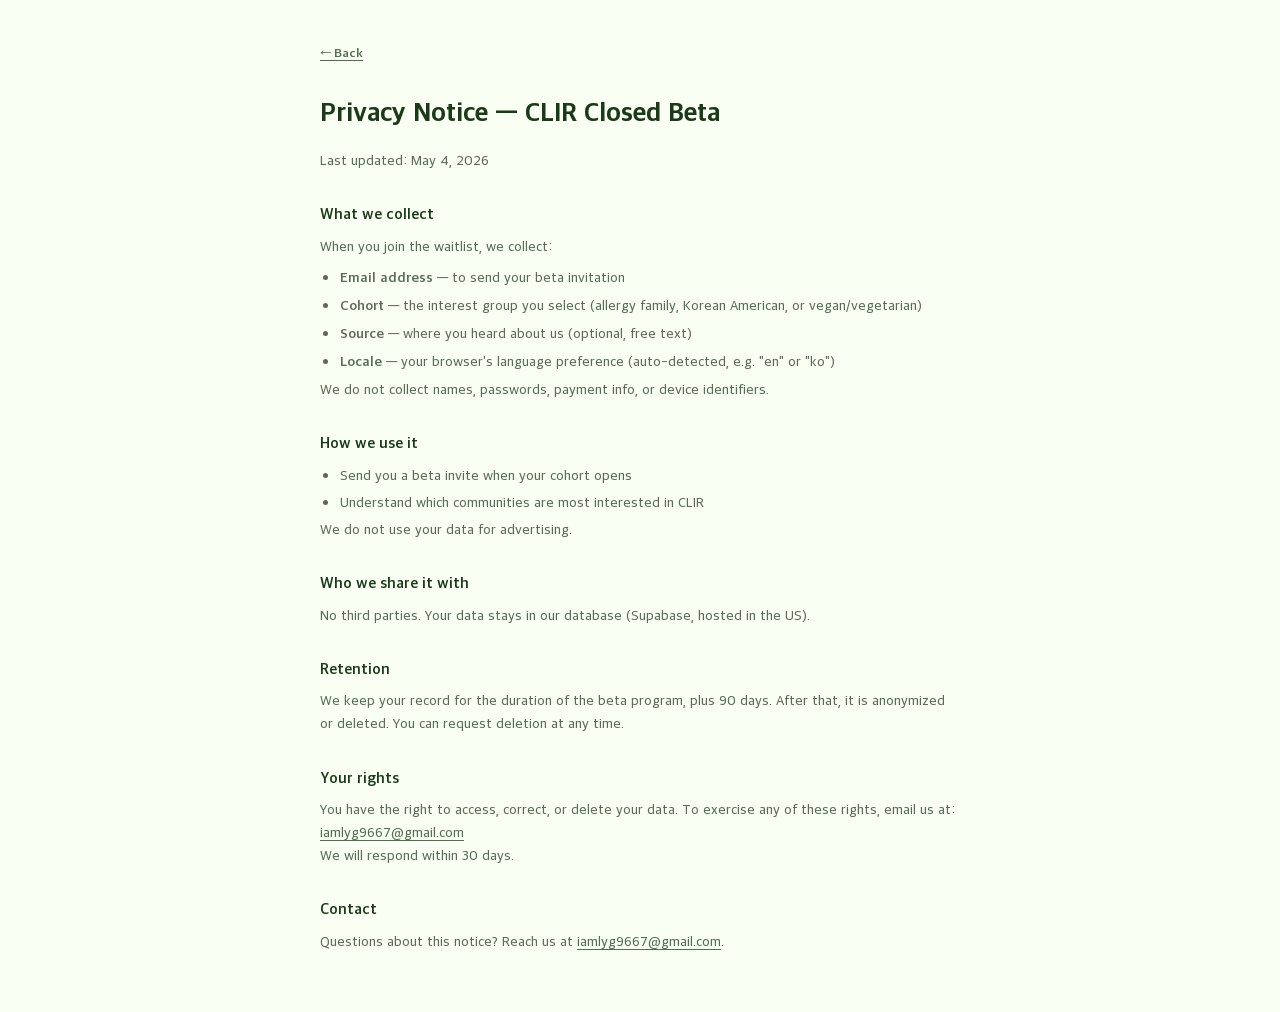
==== privacy.html @ e7b94443 "feat(landing): 베타 웨이트리스트 랜딩페이지 초기 구현 - 이메일·코호트(복수선택)·유입경로 폼 → Railway BE /waitlist 연동 - Apple SD Got" ====
<!DOCTYPE html>
<html lang="en">
<head>
  <meta charset="UTF-8">
  <meta name="viewport" content="width=device-width, initial-scale=1">
  <title>Privacy — CLIR</title>
  <meta name="robots" content="noindex, nofollow">
  <link rel="icon" href="/favicon.png">
  <link rel="stylesheet" href="/styles.css">
</head>
<body>
  <div class="prose-page">

    <a href="/" class="prose-back" aria-label="Back to waitlist">
      ← Back
    </a>

    <h1>Privacy Notice — CLIR Closed Beta</h1>
    <p>Last updated: May 4, 2026</p>

    <h2>What we collect</h2>
    <p>When you join the waitlist, we collect:</p>
    <ul>
      <li><strong>Email address</strong> — to send your beta invitation</li>
      <li><strong>Cohort</strong> — the interest group you select (allergy family, Korean American, or vegan/vegetarian)</li>
      <li><strong>Source</strong> — where you heard about us (optional, free text)</li>
      <li><strong>Locale</strong> — your browser's language preference (auto-detected, e.g. "en" or "ko")</li>
    </ul>
    <p>We do not collect names, passwords, payment info, or device identifiers.</p>

    <h2>How we use it</h2>
    <ul>
      <li>Send you a beta invite when your cohort opens</li>
      <li>Understand which communities are most interested in CLIR</li>
    </ul>
    <p>We do not use your data for advertising.</p>

    <h2>Who we share it with</h2>
    <p>No third parties. Your data stays in our database (Supabase, hosted in the US).</p>

    <h2>Retention</h2>
    <p>We keep your record for the duration of the beta program, plus 90 days. After that, it is anonymized or deleted. You can request deletion at any time.</p>

    <h2>Your rights</h2>
    <p>You have the right to access, correct, or delete your data. To exercise any of these rights, email us at:</p>
    <p><a href="mailto:iamlyg9667@gmail.com">iamlyg9667@gmail.com</a></p>
    <p>We will respond within 30 days.</p>

    <h2>Contact</h2>
    <p>Questions about this notice? Reach us at <a href="mailto:iamlyg9667@gmail.com">iamlyg9667@gmail.com</a>.</p>

  </div>
</body>
</html>
---- styles.css ----
/* ── Apple SD Gothic Neo ── */
@font-face {
  font-family: "Apple SD Gothic Neo";
  src: url("Apple_산돌고딕_Neo/AppleSDGothicNeoR.ttf") format("truetype");
  font-weight: 400;
  font-style: normal;
  font-display: swap;
}
@font-face {
  font-family: "Apple SD Gothic Neo";
  src: url("Apple_산돌고딕_Neo/AppleSDGothicNeoM.ttf") format("truetype");
  font-weight: 500;
  font-style: normal;
  font-display: swap;
}
@font-face {
  font-family: "Apple SD Gothic Neo";
  src: url("Apple_산돌고딕_Neo/AppleSDGothicNeoSB.ttf") format("truetype");
  font-weight: 600;
  font-style: normal;
  font-display: swap;
}
@font-face {
  font-family: "Apple SD Gothic Neo";
  src: url("Apple_산돌고딕_Neo/AppleSDGothicNeoB.ttf") format("truetype");
  font-weight: 700;
  font-style: normal;
  font-display: swap;
}
@font-face {
  font-family: "Apple SD Gothic Neo";
  src: url("Apple_산돌고딕_Neo/AppleSDGothicNeoEB.ttf") format("truetype");
  font-weight: 800;
  font-style: normal;
  font-display: swap;
}
@font-face {
  font-family: "Apple SD Gothic Neo";
  src: url("Apple_산돌고딕_Neo/AppleSDGothicNeoH.ttf") format("truetype");
  font-weight: 900;
  font-style: normal;
  font-display: swap;
}

/* ── Design tokens ── */
:root {
  --clir-bg:           #F9FFF3;
  --clir-primary:      #1C3A19;
  --clir-primary-text: #F9FFF3;
  --clir-muted:        #556C53;
  --clir-muted-soft:   #A9B6A8;
  --clir-card:         #E1E9DC;
  --clir-card-soft:    #E9F0E4;
  --clir-input-border: #9FB59B;
  --clir-text:         #000000;
  --clir-text-muted:   #5A6B58;
  --clir-success:      #2A9D8F;
  --clir-danger:       #E63946;

  --font-stack: "Apple SD Gothic Neo", -apple-system, BlinkMacSystemFont,
                "Segoe UI", Roboto, "Helvetica Neue", Arial, sans-serif;

  --gap-xs: 8px;
  --gap-sm: 12px;
  --gap-md: 20px;
  --gap-lg: 32px;
  --radius-sm: 10px;
  --radius-md: 16px;
  --radius-pill: 35px;
  --input-h: 44px;
  --btn-h: 53px;
}

/* ── Reset ── */
*, *::before, *::after {
  box-sizing: border-box;
  margin: 0;
  padding: 0;
}

html {
  font-family: var(--font-stack);
  color: var(--clir-text);
  -webkit-text-size-adjust: 100%;
}

body {
  background: var(--clir-bg);
  line-height: 1.5;
}

/* ── Layout ── */
.page {
  min-height: 100vh;
  background: var(--clir-bg);
  display: flex;
  flex-direction: column;
  align-items: center;
  padding: 24px 20px;
}

.container {
  width: 100%;
  max-width: 480px;
  display: flex;
  flex-direction: column;
  gap: var(--gap-md);
}

/* ① 로고 아래 ~ 헤드라인 위 */
#form-section {
  margin-top: 38px;
}

/* ── Header / Logo ── */
.header {
  display: flex;
  align-items: center;
  justify-content: space-between;
}

.logo-link {
  display: inline-flex;
  align-items: center;
  text-decoration: none;
  border-radius: 4px;
}

.logo-link:focus-visible {
  outline: 2px solid var(--clir-muted);
  outline-offset: 3px;
}

.logo-svg {
  width: 80px;
  height: 47px;
  display: block;
}

.logo-mini {
  width: 40px;
  height: 24px;
}

/* Beta badge (header right) */
.beta-badge {
  display: inline-flex;
  align-items: center;
  gap: 6px;
  font-size: 11px;
  font-weight: 700;
  color: var(--clir-primary);
  background: var(--clir-card);
  padding: 6px 10px;
  border-radius: var(--radius-pill);
  letter-spacing: 0.04em;
  text-transform: uppercase;
}

.beta-badge::before {
  content: "";
  width: 6px;
  height: 6px;
  border-radius: 50%;
  background: var(--clir-success);
  box-shadow: 0 0 0 0 rgba(42, 157, 143, 0.6);
  animation: pulse 1.8s ease-out infinite;
  flex-shrink: 0;
}

@keyframes pulse {
  0%   { box-shadow: 0 0 0 0 rgba(42, 157, 143, 0.55); }
  70%  { box-shadow: 0 0 0 8px rgba(42, 157, 143, 0); }
  100% { box-shadow: 0 0 0 0 rgba(42, 157, 143, 0); }
}

/* ── Typography ── */

/* Eyebrow — shown above headline */
.eyebrow {
  font-size: 11px;
  font-weight: 700;
  letter-spacing: 0.12em;
  text-transform: uppercase;
  color: var(--clir-muted);
  margin-bottom: 10px;
}

.headline {
  font-size: 38px;
  font-weight: 900;
  line-height: 1.1;
  color: var(--clir-primary);
  letter-spacing: -0.02em;
  margin-bottom: var(--gap-xs);
}

.subhead {
  font-size: 15px;
  font-weight: 500;
  line-height: 1.5;
  color: var(--clir-muted);
  margin-bottom: 0;
}

/* Spots-left progress bar */
.spots {
  display: flex;
  align-items: center;
  gap: 10px;
  margin-top: 32px;
  margin-bottom: var(--gap-xs);
  font-size: 12px;
  font-weight: 600;
  color: var(--clir-text-muted);
}

.spots-bar {
  flex: 1;
  height: 4px;
  border-radius: 999px;
  background: var(--clir-card);
  overflow: hidden;
  position: relative;
}

.spots-fill {
  position: absolute;
  inset: 0;
  width: 20%;
  background: var(--clir-primary);
  border-radius: 999px;
}

.spots-num {
  white-space: nowrap;
}

.spots-num strong {
  color: var(--clir-primary);
  font-weight: 800;
}

.field-label {
  display: block;
  font-size: 13px;
  font-weight: 700;
  line-height: 1.3;
  color: var(--clir-primary);
  margin-bottom: var(--gap-xs);
}

.req {
  color: var(--clir-danger);
  margin-left: 1px;
}

.optional {
  font-weight: 500;
  color: var(--clir-text-muted);
}

/* ── Form card ── */
.form-card {
  background: var(--clir-card);
  border-radius: var(--radius-md);
  padding: 20px;
  display: flex;
  flex-direction: column;
  gap: 24px;
}

/* ── Field group ── */
.field-group {
  display: flex;
  flex-direction: column;
}

/* ── Input ── */
.input {
  height: var(--input-h);
  padding: 0 12px;
  border-radius: var(--radius-sm);
  border: 1px solid var(--clir-input-border);
  background: #ffffff;
  font-family: var(--font-stack);
  font-size: 15px;
  font-weight: 500;
  color: var(--clir-text);
  width: 100%;
  transition: border-color 0.15s, box-shadow 0.15s;
  -webkit-appearance: none;
  appearance: none;
}

.input::placeholder {
  color: var(--clir-muted-soft);
}

.input:focus {
  outline: none;
  border-color: var(--clir-primary);
  box-shadow: 0 0 0 2px rgba(28, 58, 25, 0.18);
}

.input[aria-invalid="true"] {
  border-color: var(--clir-danger);
}

.input:disabled {
  opacity: 0.55;
  cursor: not-allowed;
}

/* ── Cohort radio group ── */
.cohort-fieldset {
  border: none;
  padding: 0;
  min-inline-size: 0;
}

.radio-group {
  display: flex;
  flex-direction: column;
  gap: var(--gap-xs);
}

.radio-card {
  display: flex;
  align-items: center;
  gap: 26px;
  padding: 14px 16px;
  border: 1.5px solid var(--clir-input-border);
  border-radius: var(--radius-sm);
  background: #ffffff;
  cursor: pointer;
  transition: border-color 0.15s, background 0.15s, transform 0.15s;
}

.radio-card:hover {
  border-color: var(--clir-muted);
}

.radio-card[data-selected="true"],
.radio-card:has(input[type="checkbox"]:checked) {
  border-color: var(--clir-primary);
  background: #C4D9BE;
}

.radio-card input[type="checkbox"] {
  -webkit-appearance: none;
  appearance: none;
  flex-shrink: 0;
  margin-top: 0;
  width: 18px;
  height: 18px;
  border-radius: 50%;
  border: 1.5px solid var(--clir-input-border);
  background: #ffffff;
  cursor: pointer;
  position: relative;
  transition: border-color 0.15s, background 0.15s;
}

.radio-card input[type="checkbox"]:checked {
  border-color: var(--clir-primary);
  background: var(--clir-primary);
}

.radio-card input[type="checkbox"]:checked::after {
  content: '';
  position: absolute;
  left: 5px;
  top: 2px;
  width: 5px;
  height: 9px;
  border: 2px solid var(--clir-primary-text);
  border-top: none;
  border-left: none;
  transform: rotate(45deg);
}

.radio-card input[type="checkbox"]:focus-visible {
  outline: 2px solid var(--clir-muted);
  outline-offset: 2px;
}

.radio-card input[type="checkbox"]:disabled {
  opacity: 0.55;
  cursor: not-allowed;
}

.radio-content {
  display: flex;
  flex-direction: column;
  gap: 2px;
  flex: 1;
  min-width: 0;
}

.radio-title {
  font-size: 15px;
  font-weight: 700;
  line-height: 1.3;
  color: var(--clir-primary);
}

.radio-desc {
  font-size: 12px;
  font-weight: 500;
  line-height: 1.5;
  color: var(--clir-text-muted);
}

.radio-ko {
  margin-top: 3px;
}

.radio-ko-link {
  color: var(--clir-muted);
  text-decoration: underline;
  text-underline-offset: 2px;
}

.radio-ko-link:hover {
  color: var(--clir-primary);
}

/* Glyph chip per cohort */
.radio-glyph {
  display: flex;
  width: 36px;
  height: 36px;
  border-radius: 50%;
  background: var(--clir-bg);
  align-items: center;
  justify-content: center;
  flex-shrink: 0;
  border: 1px solid var(--clir-input-border);
  font-size: 16px;
  color: var(--clir-primary);
  font-weight: 800;
  transition: background 0.15s, border-color 0.15s, color 0.15s;
}

.radio-card[data-selected="true"] .radio-glyph {
  background: #c2d4bba9;
  color: var(--clir-primary-text);
  border-color: var(--clir-primary);
}

/* ── Buttons ── */
.btn-primary {
  display: flex;
  align-items: center;
  justify-content: center;
  gap: 8px;
  height: var(--btn-h);
  width: 100%;
  border-radius: var(--radius-pill);
  background: var(--clir-primary);
  color: var(--clir-primary-text);
  font-family: var(--font-stack);
  font-size: 16px;
  font-weight: 700;
  line-height: 1;
  border: none;
  cursor: pointer;
  transition: opacity 0.15s, transform 0.15s;
  text-decoration: none;
  -webkit-appearance: none;
  appearance: none;
}

.btn-primary:disabled {
  opacity: 0.5;
  cursor: not-allowed;
}

.btn-primary:hover:not(:disabled) {
  opacity: 0.92;
}

.btn-primary:active:not(:disabled) {
  transform: translateY(1px);
}

.btn-primary:focus-visible {
  outline: 2px solid var(--clir-muted);
  outline-offset: 2px;
}

/* Trailing arrow on CTA */
.btn-arrow {
  display: inline-block;
}

/* ── Spinner (injected into submit button) ── */
.spinner {
  display: inline-block;
  width: 14px;
  height: 14px;
  border: 2px solid rgba(249, 255, 243, 0.35);
  border-top-color: var(--clir-primary-text);
  border-radius: 50%;
  animation: spin 0.65s linear infinite;
  flex-shrink: 0;
}

@keyframes spin {
  to { transform: rotate(360deg); }
}

/* ── Field hints + errors ── */
.field-hint {
  font-size: 11px;
  font-weight: 500;
  line-height: 1.5;
  color: var(--clir-text-muted);
  margin-top: var(--gap-xs);
}

.field-error {
  font-size: 13px;
  font-weight: 500;
  line-height: 1.4;
  color: var(--clir-danger);
  margin-top: var(--gap-xs);
}

.form-banner-error {
  display: flex;
  align-items: flex-start;
  gap: 10px;
  font-size: 14px;
  font-weight: 500;
  line-height: 1.5;
  color: var(--clir-danger);
  background: rgba(230, 57, 70, 0.07);
  border: 1px solid rgba(230, 57, 70, 0.22);
  border-radius: var(--radius-sm);
  padding: 10px 14px;
}

.form-banner-error[hidden] {
  display: none;
}

/* ── Consent line ── */
.consent {
  font-size: 11px;
  font-weight: 500;
  line-height: 1.5;
  color: var(--clir-text-muted);
  text-align: center;
}

.consent-link {
  color: var(--clir-muted);
  text-decoration: underline;
  text-underline-offset: 2px;
}

.consent-link:hover {
  color: var(--clir-primary);
}

/* ── Success section ── */
.success-card {
  background: var(--clir-card);
  border-radius: var(--radius-md);
  padding: 36px 24px;
  display: flex;
  flex-direction: column;
  align-items: center;
  text-align: center;
  gap: var(--gap-sm);
  animation: fadeUp 0.35s ease-out;
}

@keyframes fadeUp {
  from { opacity: 0; transform: translateY(8px); }
  to   { opacity: 1; transform: translateY(0); }
}

.success-icon {
  width: 56px;
  height: 56px;
  margin-bottom: var(--gap-xs);
}

.success-icon svg {
  width: 100%;
  height: 100%;
  display: block;
}

.success-title {
  font-size: 22px;
  font-weight: 800;
  line-height: 1.35;
  color: var(--clir-primary);
}

.success-subtitle {
  font-size: 15px;
  font-weight: 500;
  line-height: 1.5;
  color: var(--clir-text-muted);
}

.success-cohort {
  font-size: 13px;
  font-weight: 500;
  line-height: 1.4;
  color: var(--clir-text-muted);
  background: var(--clir-card-soft);
  border-radius: var(--radius-sm);
  padding: 6px 14px;
}

.success-cohort strong {
  color: var(--clir-primary);
  font-weight: 700;
}

#got-it-btn {
  margin-top: var(--gap-xs);
  max-width: 220px;
}

/* ── Footer ── */
.footer {
  padding-top: 8px;
  padding-bottom: 4px;
}

.notice {
  font-size: 11px;
  font-weight: 500;
  line-height: 1.5;
  color: var(--clir-text-muted);
  text-align: center;
  margin-bottom: var(--gap-sm);
}

.footer-bottom {
  display: flex;
  align-items: center;
  justify-content: center;
  gap: var(--gap-md);
}

.footer-link {
  font-size: 13px;
  font-weight: 500;
  color: var(--clir-muted);
  text-decoration: underline;
  text-underline-offset: 2px;
}

.footer-link:hover {
  color: var(--clir-primary);
}

/* ── Privacy page ── */
.prose-page {
  padding: 40px 20px 60px;
  max-width: 680px;
  margin: 0 auto;
}

.prose-page h1 {
  font-size: 26px;
  font-weight: 800;
  color: var(--clir-primary);
  margin-bottom: var(--gap-md);
  line-height: 1.3;
}

.prose-page h2 {
  font-size: 15px;
  font-weight: 700;
  color: var(--clir-primary);
  margin-top: var(--gap-lg);
  margin-bottom: var(--gap-xs);
}

.prose-page p,
.prose-page li {
  font-size: 14px;
  font-weight: 500;
  line-height: 1.65;
  color: var(--clir-text-muted);
}

.prose-page ul {
  padding-left: 20px;
  margin-top: var(--gap-xs);
}

.prose-page li {
  margin-bottom: 4px;
}

.prose-page a {
  color: var(--clir-muted);
  text-decoration: underline;
  text-underline-offset: 2px;
}

.prose-page a:hover {
  color: var(--clir-primary);
}

.prose-back {
  display: inline-flex;
  align-items: center;
  gap: 6px;
  font-size: 13px;
  font-weight: 700;
  color: var(--clir-muted);
  text-decoration: none;
  margin-bottom: var(--gap-lg);
  border-radius: 4px;
}

.prose-back:hover {
  color: var(--clir-primary);
}

.prose-back:focus-visible {
  outline: 2px solid var(--clir-muted);
  outline-offset: 3px;
}

/* ── Responsive ── */
@media (min-width: 481px) {
  .page {
    padding: 48px 24px;
  }

  .logo-svg {
    width: 105px;
    height: 62px;
  }

  .headline {
    font-size: 44px;
  }
}

@media (min-width: 769px) {
  .page {
    padding: 64px 32px;
  }

  .headline {
    font-size: 48px;
  }
}

/* ── Reduced motion ── */
@media (prefers-reduced-motion: reduce) {
  *, *::before, *::after {
    transition: none !important;
    animation: none !important;
  }
}
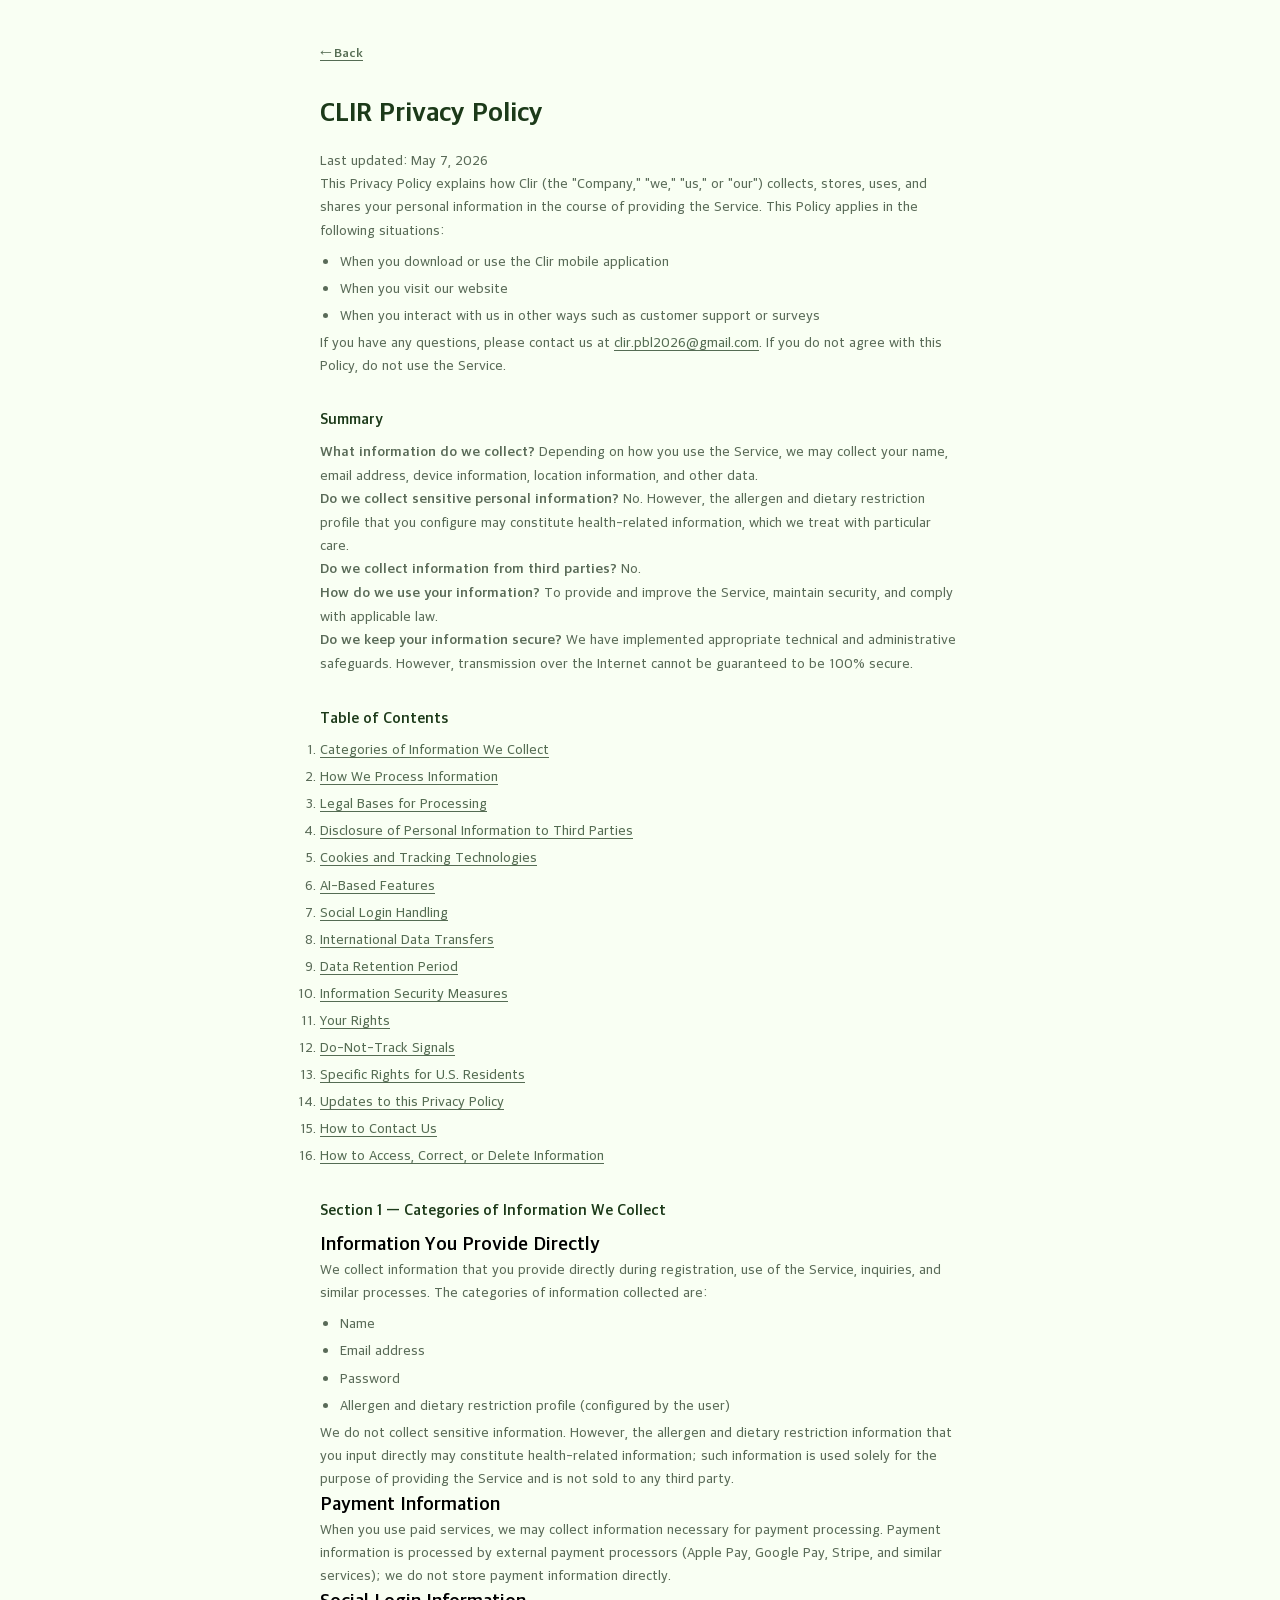
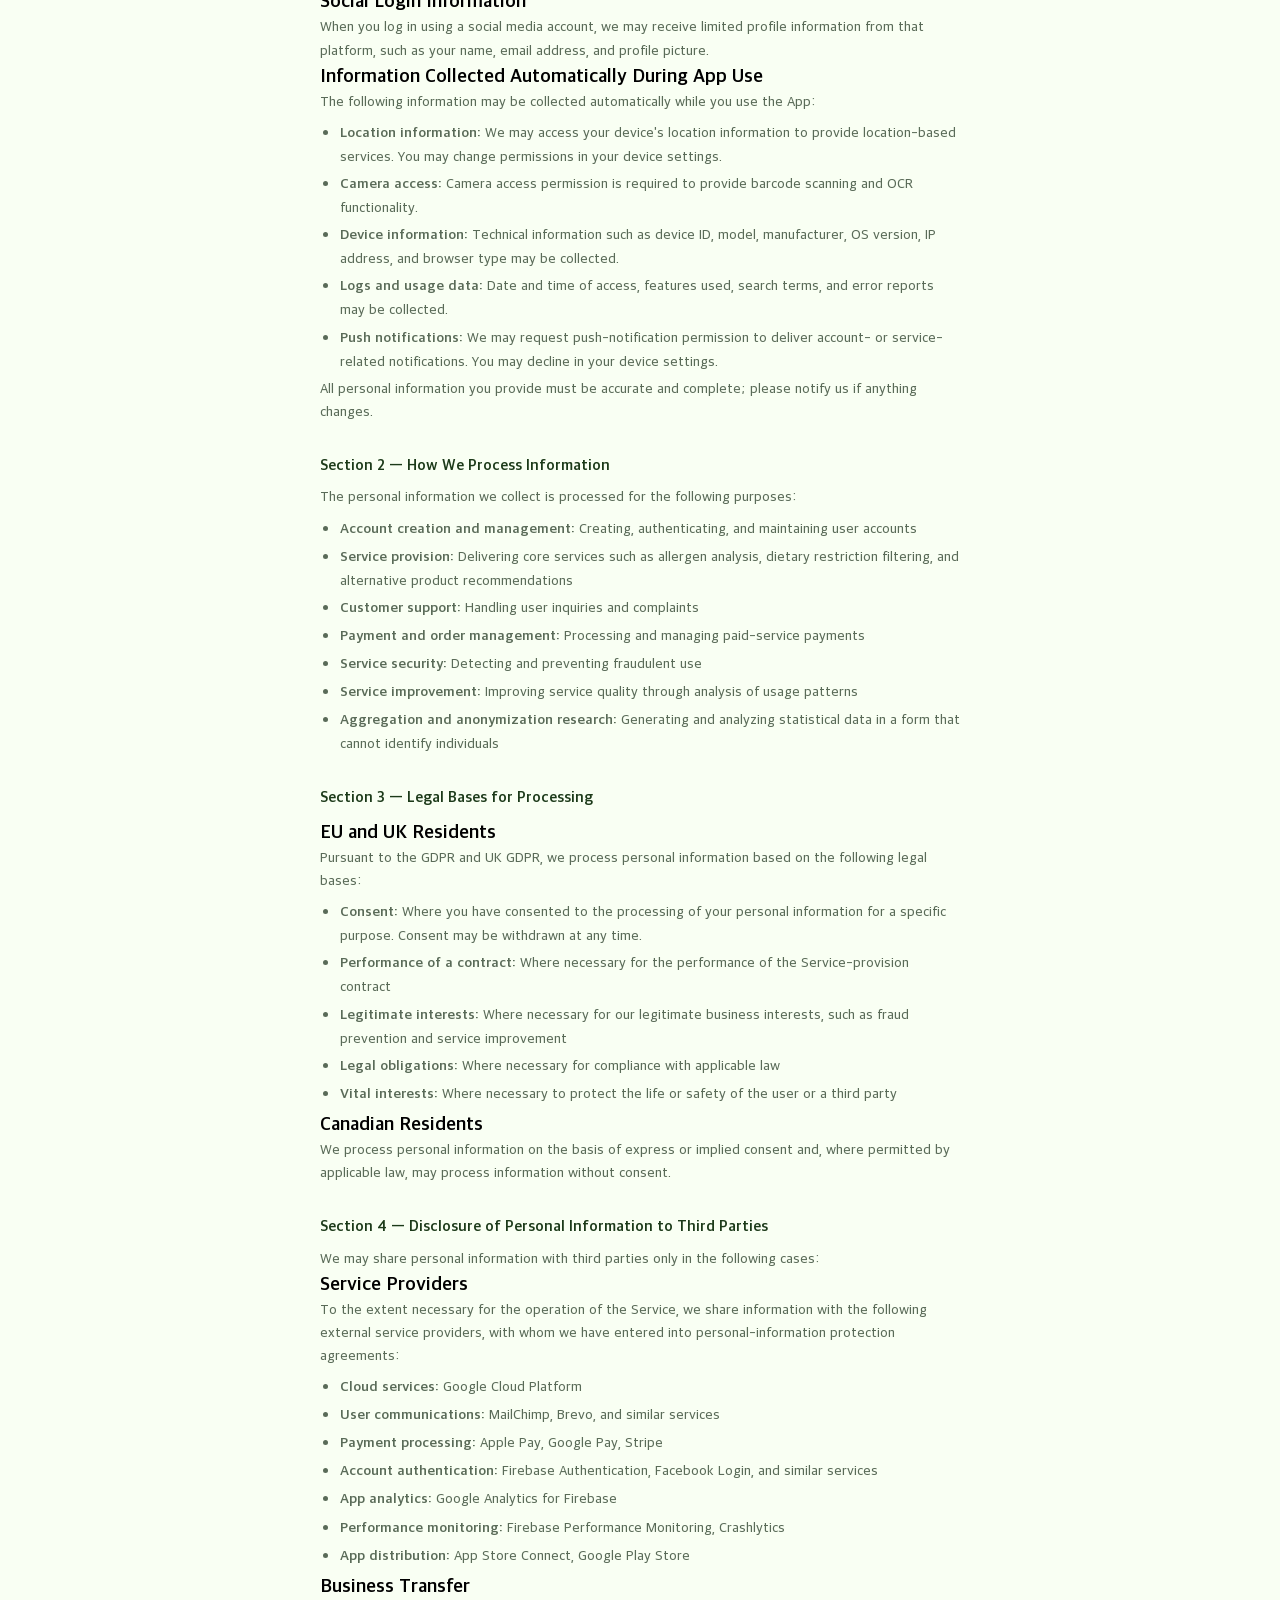
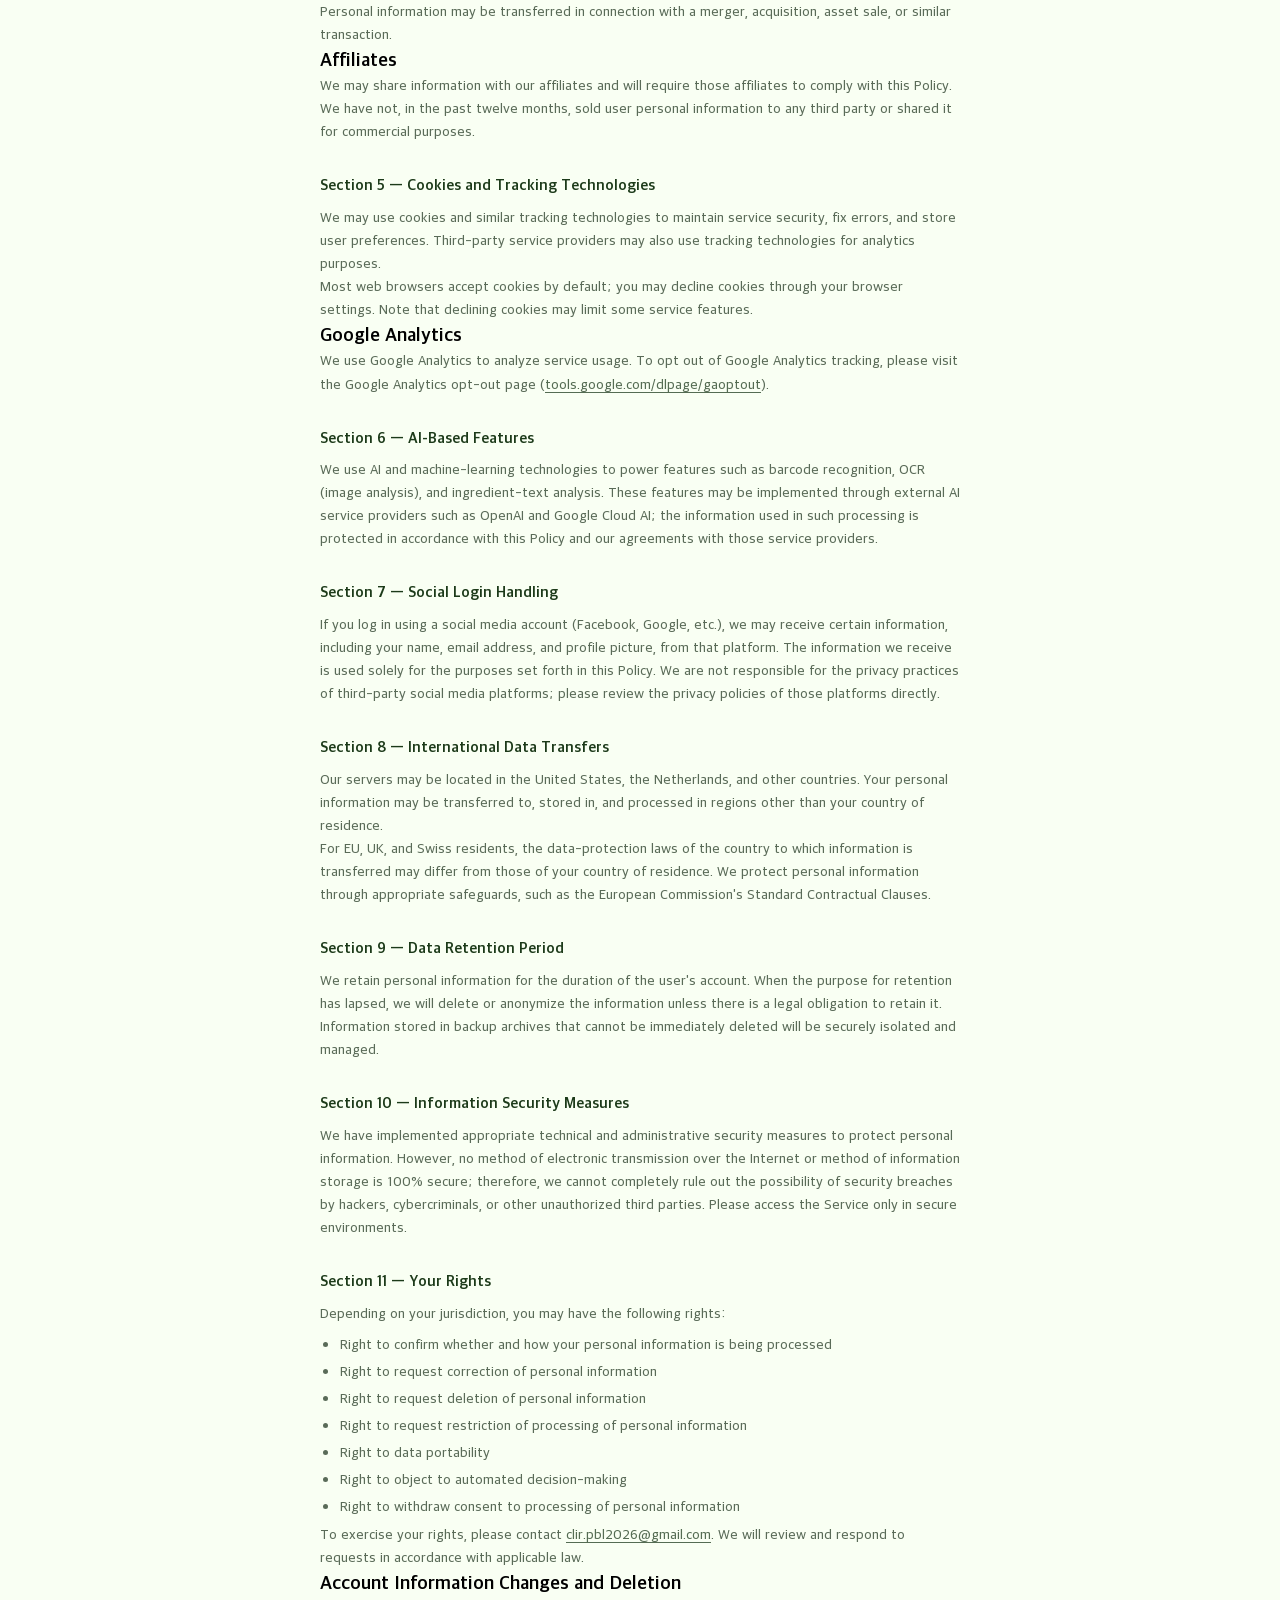
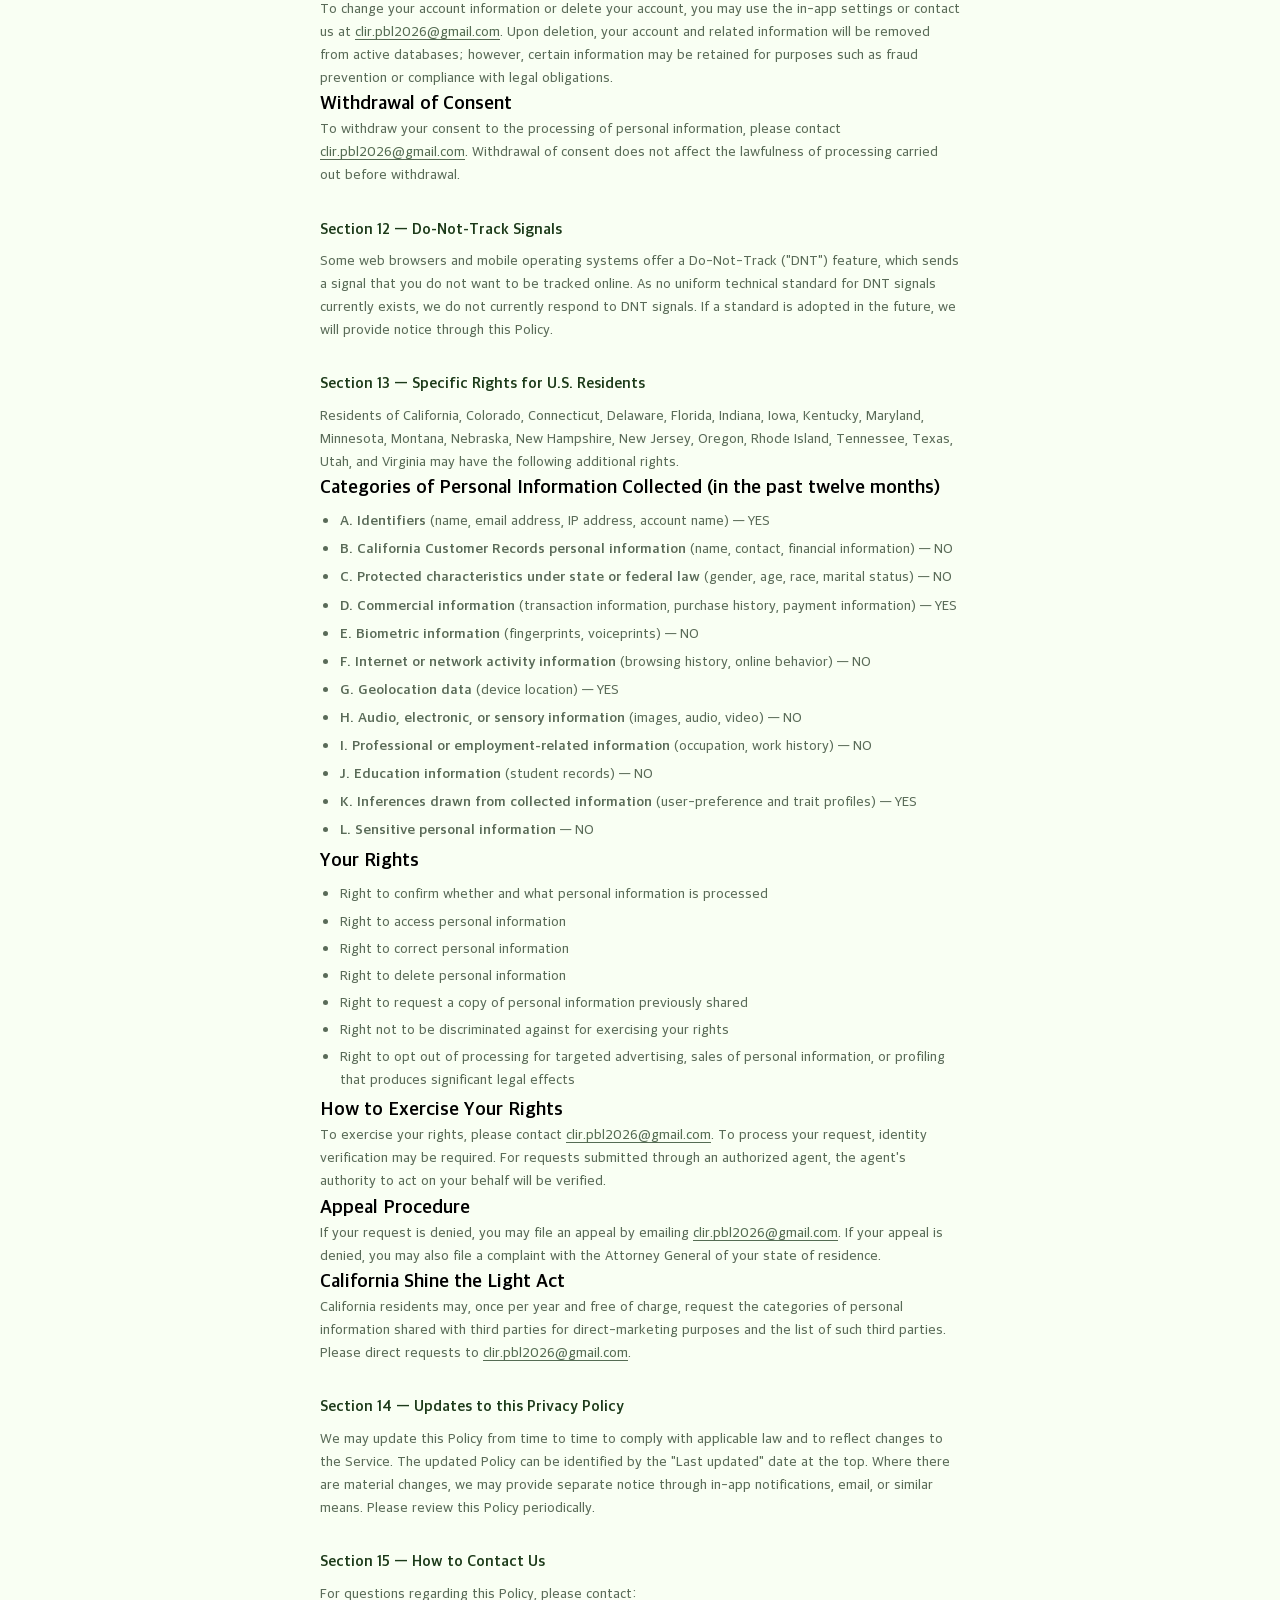
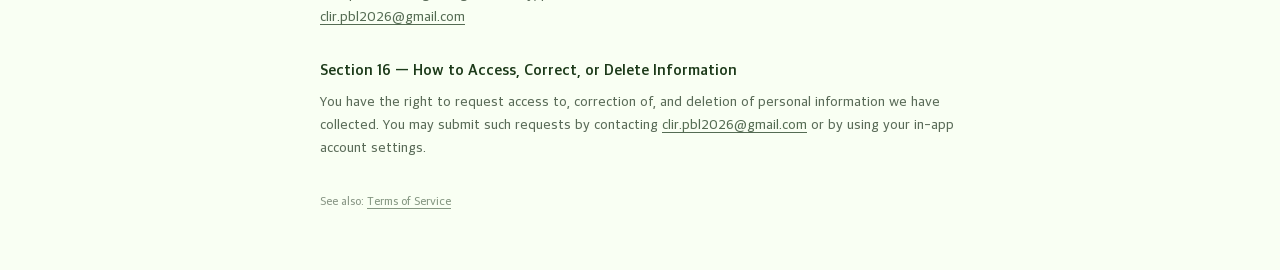
==== commit 6e8461ac: "feat(legal): full Terms of Service + Privacy Policy 영문판 + cleanUrls 베타 클로즈드 배포 대비 약관·개인정보 정식 페이지. 한국" ====
--- a/privacy.html
+++ b/privacy.html
@@ -3,8 +3,9 @@
 <head>
   <meta charset="UTF-8">
   <meta name="viewport" content="width=device-width, initial-scale=1">
-  <title>Privacy — CLIR</title>
+  <title>Privacy Policy — CLIR</title>
   <meta name="robots" content="noindex, nofollow">
+  <link rel="canonical" href="https://clir-beta.vercel.app/privacy">
   <link rel="icon" href="/favicon.png">
   <link rel="stylesheet" href="/styles.css">
 </head>
@@ -15,39 +16,220 @@
       ← Back
     </a>
 
-    <h1>Privacy Notice — CLIR Closed Beta</h1>
-    <p>Last updated: May 4, 2026</p>
-
-    <h2>What we collect</h2>
-    <p>When you join the waitlist, we collect:</p>
-    <ul>
-      <li><strong>Email address</strong> — to send your beta invitation</li>
-      <li><strong>Cohort</strong> — the interest group you select (allergy family, Korean American, or vegan/vegetarian)</li>
-      <li><strong>Source</strong> — where you heard about us (optional, free text)</li>
-      <li><strong>Locale</strong> — your browser's language preference (auto-detected, e.g. "en" or "ko")</li>
-    </ul>
-    <p>We do not collect names, passwords, payment info, or device identifiers.</p>
-
-    <h2>How we use it</h2>
-    <ul>
-      <li>Send you a beta invite when your cohort opens</li>
-      <li>Understand which communities are most interested in CLIR</li>
-    </ul>
-    <p>We do not use your data for advertising.</p>
-
-    <h2>Who we share it with</h2>
-    <p>No third parties. Your data stays in our database (Supabase, hosted in the US).</p>
-
-    <h2>Retention</h2>
-    <p>We keep your record for the duration of the beta program, plus 90 days. After that, it is anonymized or deleted. You can request deletion at any time.</p>
-
-    <h2>Your rights</h2>
-    <p>You have the right to access, correct, or delete your data. To exercise any of these rights, email us at:</p>
-    <p><a href="mailto:iamlyg9667@gmail.com">iamlyg9667@gmail.com</a></p>
-    <p>We will respond within 30 days.</p>
-
-    <h2>Contact</h2>
-    <p>Questions about this notice? Reach us at <a href="mailto:iamlyg9667@gmail.com">iamlyg9667@gmail.com</a>.</p>
+    <h1>CLIR Privacy Policy</h1>
+    <p>Last updated: May 7, 2026</p>
+
+    <p>This Privacy Policy explains how Clir (the "Company," "we," "us," or "our") collects, stores, uses, and shares your personal information in the course of providing the Service. This Policy applies in the following situations:</p>
+    <ul>
+      <li>When you download or use the Clir mobile application</li>
+      <li>When you visit our website</li>
+      <li>When you interact with us in other ways such as customer support or surveys</li>
+    </ul>
+    <p>If you have any questions, please contact us at <a href="mailto:clir.pbl2026@gmail.com">clir.pbl2026@gmail.com</a>. If you do not agree with this Policy, do not use the Service.</p>
+
+    <h2>Summary</h2>
+    <p><strong>What information do we collect?</strong> Depending on how you use the Service, we may collect your name, email address, device information, location information, and other data.</p>
+    <p><strong>Do we collect sensitive personal information?</strong> No. However, the allergen and dietary restriction profile that you configure may constitute health-related information, which we treat with particular care.</p>
+    <p><strong>Do we collect information from third parties?</strong> No.</p>
+    <p><strong>How do we use your information?</strong> To provide and improve the Service, maintain security, and comply with applicable law.</p>
+    <p><strong>Do we keep your information secure?</strong> We have implemented appropriate technical and administrative safeguards. However, transmission over the Internet cannot be guaranteed to be 100% secure.</p>
+
+    <h2>Table of Contents</h2>
+    <ol>
+      <li><a href="#section-1">Categories of Information We Collect</a></li>
+      <li><a href="#section-2">How We Process Information</a></li>
+      <li><a href="#section-3">Legal Bases for Processing</a></li>
+      <li><a href="#section-4">Disclosure of Personal Information to Third Parties</a></li>
+      <li><a href="#section-5">Cookies and Tracking Technologies</a></li>
+      <li><a href="#section-6">AI-Based Features</a></li>
+      <li><a href="#section-7">Social Login Handling</a></li>
+      <li><a href="#section-8">International Data Transfers</a></li>
+      <li><a href="#section-9">Data Retention Period</a></li>
+      <li><a href="#section-10">Information Security Measures</a></li>
+      <li><a href="#section-11">Your Rights</a></li>
+      <li><a href="#section-12">Do-Not-Track Signals</a></li>
+      <li><a href="#section-13">Specific Rights for U.S. Residents</a></li>
+      <li><a href="#section-14">Updates to this Privacy Policy</a></li>
+      <li><a href="#section-15">How to Contact Us</a></li>
+      <li><a href="#section-16">How to Access, Correct, or Delete Information</a></li>
+    </ol>
+
+    <h2 id="section-1">Section 1 — Categories of Information We Collect</h2>
+
+    <h3>Information You Provide Directly</h3>
+    <p>We collect information that you provide directly during registration, use of the Service, inquiries, and similar processes. The categories of information collected are:</p>
+    <ul>
+      <li>Name</li>
+      <li>Email address</li>
+      <li>Password</li>
+      <li>Allergen and dietary restriction profile (configured by the user)</li>
+    </ul>
+    <p>We do not collect sensitive information. However, the allergen and dietary restriction information that you input directly may constitute health-related information; such information is used solely for the purpose of providing the Service and is not sold to any third party.</p>
+
+    <h3>Payment Information</h3>
+    <p>When you use paid services, we may collect information necessary for payment processing. Payment information is processed by external payment processors (Apple Pay, Google Pay, Stripe, and similar services); we do not store payment information directly.</p>
+
+    <h3>Social Login Information</h3>
+    <p>When you log in using a social media account, we may receive limited profile information from that platform, such as your name, email address, and profile picture.</p>
+
+    <h3>Information Collected Automatically During App Use</h3>
+    <p>The following information may be collected automatically while you use the App:</p>
+    <ul>
+      <li><strong>Location information:</strong> We may access your device's location information to provide location-based services. You may change permissions in your device settings.</li>
+      <li><strong>Camera access:</strong> Camera access permission is required to provide barcode scanning and OCR functionality.</li>
+      <li><strong>Device information:</strong> Technical information such as device ID, model, manufacturer, OS version, IP address, and browser type may be collected.</li>
+      <li><strong>Logs and usage data:</strong> Date and time of access, features used, search terms, and error reports may be collected.</li>
+      <li><strong>Push notifications:</strong> We may request push-notification permission to deliver account- or service-related notifications. You may decline in your device settings.</li>
+    </ul>
+    <p>All personal information you provide must be accurate and complete; please notify us if anything changes.</p>
+
+    <h2 id="section-2">Section 2 — How We Process Information</h2>
+    <p>The personal information we collect is processed for the following purposes:</p>
+    <ul>
+      <li><strong>Account creation and management:</strong> Creating, authenticating, and maintaining user accounts</li>
+      <li><strong>Service provision:</strong> Delivering core services such as allergen analysis, dietary restriction filtering, and alternative product recommendations</li>
+      <li><strong>Customer support:</strong> Handling user inquiries and complaints</li>
+      <li><strong>Payment and order management:</strong> Processing and managing paid-service payments</li>
+      <li><strong>Service security:</strong> Detecting and preventing fraudulent use</li>
+      <li><strong>Service improvement:</strong> Improving service quality through analysis of usage patterns</li>
+      <li><strong>Aggregation and anonymization research:</strong> Generating and analyzing statistical data in a form that cannot identify individuals</li>
+    </ul>
+
+    <h2 id="section-3">Section 3 — Legal Bases for Processing</h2>
+
+    <h3>EU and UK Residents</h3>
+    <p>Pursuant to the GDPR and UK GDPR, we process personal information based on the following legal bases:</p>
+    <ul>
+      <li><strong>Consent:</strong> Where you have consented to the processing of your personal information for a specific purpose. Consent may be withdrawn at any time.</li>
+      <li><strong>Performance of a contract:</strong> Where necessary for the performance of the Service-provision contract</li>
+      <li><strong>Legitimate interests:</strong> Where necessary for our legitimate business interests, such as fraud prevention and service improvement</li>
+      <li><strong>Legal obligations:</strong> Where necessary for compliance with applicable law</li>
+      <li><strong>Vital interests:</strong> Where necessary to protect the life or safety of the user or a third party</li>
+    </ul>
+
+    <h3>Canadian Residents</h3>
+    <p>We process personal information on the basis of express or implied consent and, where permitted by applicable law, may process information without consent.</p>
+
+    <h2 id="section-4">Section 4 — Disclosure of Personal Information to Third Parties</h2>
+    <p>We may share personal information with third parties only in the following cases:</p>
+
+    <h3>Service Providers</h3>
+    <p>To the extent necessary for the operation of the Service, we share information with the following external service providers, with whom we have entered into personal-information protection agreements:</p>
+    <ul>
+      <li><strong>Cloud services:</strong> Google Cloud Platform</li>
+      <li><strong>User communications:</strong> MailChimp, Brevo, and similar services</li>
+      <li><strong>Payment processing:</strong> Apple Pay, Google Pay, Stripe</li>
+      <li><strong>Account authentication:</strong> Firebase Authentication, Facebook Login, and similar services</li>
+      <li><strong>App analytics:</strong> Google Analytics for Firebase</li>
+      <li><strong>Performance monitoring:</strong> Firebase Performance Monitoring, Crashlytics</li>
+      <li><strong>App distribution:</strong> App Store Connect, Google Play Store</li>
+    </ul>
+
+    <h3>Business Transfer</h3>
+    <p>Personal information may be transferred in connection with a merger, acquisition, asset sale, or similar transaction.</p>
+
+    <h3>Affiliates</h3>
+    <p>We may share information with our affiliates and will require those affiliates to comply with this Policy.</p>
+
+    <p>We have not, in the past twelve months, sold user personal information to any third party or shared it for commercial purposes.</p>
+
+    <h2 id="section-5">Section 5 — Cookies and Tracking Technologies</h2>
+    <p>We may use cookies and similar tracking technologies to maintain service security, fix errors, and store user preferences. Third-party service providers may also use tracking technologies for analytics purposes.</p>
+    <p>Most web browsers accept cookies by default; you may decline cookies through your browser settings. Note that declining cookies may limit some service features.</p>
+
+    <h3>Google Analytics</h3>
+    <p>We use Google Analytics to analyze service usage. To opt out of Google Analytics tracking, please visit the Google Analytics opt-out page (<a href="https://tools.google.com/dlpage/gaoptout" target="_blank" rel="noopener">tools.google.com/dlpage/gaoptout</a>).</p>
+
+    <h2 id="section-6">Section 6 — AI-Based Features</h2>
+    <p>We use AI and machine-learning technologies to power features such as barcode recognition, OCR (image analysis), and ingredient-text analysis. These features may be implemented through external AI service providers such as OpenAI and Google Cloud AI; the information used in such processing is protected in accordance with this Policy and our agreements with those service providers.</p>
+
+    <h2 id="section-7">Section 7 — Social Login Handling</h2>
+    <p>If you log in using a social media account (Facebook, Google, etc.), we may receive certain information, including your name, email address, and profile picture, from that platform. The information we receive is used solely for the purposes set forth in this Policy. We are not responsible for the privacy practices of third-party social media platforms; please review the privacy policies of those platforms directly.</p>
+
+    <h2 id="section-8">Section 8 — International Data Transfers</h2>
+    <p>Our servers may be located in the United States, the Netherlands, and other countries. Your personal information may be transferred to, stored in, and processed in regions other than your country of residence.</p>
+    <p>For EU, UK, and Swiss residents, the data-protection laws of the country to which information is transferred may differ from those of your country of residence. We protect personal information through appropriate safeguards, such as the European Commission's Standard Contractual Clauses.</p>
+
+    <h2 id="section-9">Section 9 — Data Retention Period</h2>
+    <p>We retain personal information for the duration of the user's account. When the purpose for retention has lapsed, we will delete or anonymize the information unless there is a legal obligation to retain it. Information stored in backup archives that cannot be immediately deleted will be securely isolated and managed.</p>
+
+    <h2 id="section-10">Section 10 — Information Security Measures</h2>
+    <p>We have implemented appropriate technical and administrative security measures to protect personal information. However, no method of electronic transmission over the Internet or method of information storage is 100% secure; therefore, we cannot completely rule out the possibility of security breaches by hackers, cybercriminals, or other unauthorized third parties. Please access the Service only in secure environments.</p>
+
+    <h2 id="section-11">Section 11 — Your Rights</h2>
+    <p>Depending on your jurisdiction, you may have the following rights:</p>
+    <ul>
+      <li>Right to confirm whether and how your personal information is being processed</li>
+      <li>Right to request correction of personal information</li>
+      <li>Right to request deletion of personal information</li>
+      <li>Right to request restriction of processing of personal information</li>
+      <li>Right to data portability</li>
+      <li>Right to object to automated decision-making</li>
+      <li>Right to withdraw consent to processing of personal information</li>
+    </ul>
+    <p>To exercise your rights, please contact <a href="mailto:clir.pbl2026@gmail.com">clir.pbl2026@gmail.com</a>. We will review and respond to requests in accordance with applicable law.</p>
+
+    <h3>Account Information Changes and Deletion</h3>
+    <p>To change your account information or delete your account, you may use the in-app settings or contact us at <a href="mailto:clir.pbl2026@gmail.com">clir.pbl2026@gmail.com</a>. Upon deletion, your account and related information will be removed from active databases; however, certain information may be retained for purposes such as fraud prevention or compliance with legal obligations.</p>
+
+    <h3>Withdrawal of Consent</h3>
+    <p>To withdraw your consent to the processing of personal information, please contact <a href="mailto:clir.pbl2026@gmail.com">clir.pbl2026@gmail.com</a>. Withdrawal of consent does not affect the lawfulness of processing carried out before withdrawal.</p>
+
+    <h2 id="section-12">Section 12 — Do-Not-Track Signals</h2>
+    <p>Some web browsers and mobile operating systems offer a Do-Not-Track ("DNT") feature, which sends a signal that you do not want to be tracked online. As no uniform technical standard for DNT signals currently exists, we do not currently respond to DNT signals. If a standard is adopted in the future, we will provide notice through this Policy.</p>
+
+    <h2 id="section-13">Section 13 — Specific Rights for U.S. Residents</h2>
+    <p>Residents of California, Colorado, Connecticut, Delaware, Florida, Indiana, Iowa, Kentucky, Maryland, Minnesota, Montana, Nebraska, New Hampshire, New Jersey, Oregon, Rhode Island, Tennessee, Texas, Utah, and Virginia may have the following additional rights.</p>
+
+    <h3>Categories of Personal Information Collected (in the past twelve months)</h3>
+    <ul>
+      <li><strong>A. Identifiers</strong> (name, email address, IP address, account name) — YES</li>
+      <li><strong>B. California Customer Records personal information</strong> (name, contact, financial information) — NO</li>
+      <li><strong>C. Protected characteristics under state or federal law</strong> (gender, age, race, marital status) — NO</li>
+      <li><strong>D. Commercial information</strong> (transaction information, purchase history, payment information) — YES</li>
+      <li><strong>E. Biometric information</strong> (fingerprints, voiceprints) — NO</li>
+      <li><strong>F. Internet or network activity information</strong> (browsing history, online behavior) — NO</li>
+      <li><strong>G. Geolocation data</strong> (device location) — YES</li>
+      <li><strong>H. Audio, electronic, or sensory information</strong> (images, audio, video) — NO</li>
+      <li><strong>I. Professional or employment-related information</strong> (occupation, work history) — NO</li>
+      <li><strong>J. Education information</strong> (student records) — NO</li>
+      <li><strong>K. Inferences drawn from collected information</strong> (user-preference and trait profiles) — YES</li>
+      <li><strong>L. Sensitive personal information</strong> — NO</li>
+    </ul>
+
+    <h3>Your Rights</h3>
+    <ul>
+      <li>Right to confirm whether and what personal information is processed</li>
+      <li>Right to access personal information</li>
+      <li>Right to correct personal information</li>
+      <li>Right to delete personal information</li>
+      <li>Right to request a copy of personal information previously shared</li>
+      <li>Right not to be discriminated against for exercising your rights</li>
+      <li>Right to opt out of processing for targeted advertising, sales of personal information, or profiling that produces significant legal effects</li>
+    </ul>
+
+    <h3>How to Exercise Your Rights</h3>
+    <p>To exercise your rights, please contact <a href="mailto:clir.pbl2026@gmail.com">clir.pbl2026@gmail.com</a>. To process your request, identity verification may be required. For requests submitted through an authorized agent, the agent's authority to act on your behalf will be verified.</p>
+
+    <h3>Appeal Procedure</h3>
+    <p>If your request is denied, you may file an appeal by emailing <a href="mailto:clir.pbl2026@gmail.com">clir.pbl2026@gmail.com</a>. If your appeal is denied, you may also file a complaint with the Attorney General of your state of residence.</p>
+
+    <h3>California Shine the Light Act</h3>
+    <p>California residents may, once per year and free of charge, request the categories of personal information shared with third parties for direct-marketing purposes and the list of such third parties. Please direct requests to <a href="mailto:clir.pbl2026@gmail.com">clir.pbl2026@gmail.com</a>.</p>
+
+    <h2 id="section-14">Section 14 — Updates to this Privacy Policy</h2>
+    <p>We may update this Policy from time to time to comply with applicable law and to reflect changes to the Service. The updated Policy can be identified by the "Last updated" date at the top. Where there are material changes, we may provide separate notice through in-app notifications, email, or similar means. Please review this Policy periodically.</p>
+
+    <h2 id="section-15">Section 15 — How to Contact Us</h2>
+    <p>For questions regarding this Policy, please contact:</p>
+    <p><a href="mailto:clir.pbl2026@gmail.com">clir.pbl2026@gmail.com</a></p>
+
+    <h2 id="section-16">Section 16 — How to Access, Correct, or Delete Information</h2>
+    <p>You have the right to request access to, correction of, and deletion of personal information we have collected. You may submit such requests by contacting <a href="mailto:clir.pbl2026@gmail.com">clir.pbl2026@gmail.com</a> or by using your in-app account settings.</p>
+
+    <p style="margin-top: 32px; font-size: 12px; opacity: 0.7;">
+      See also: <a href="/terms">Terms of Service</a>
+    </p>
 
   </div>
 </body>
